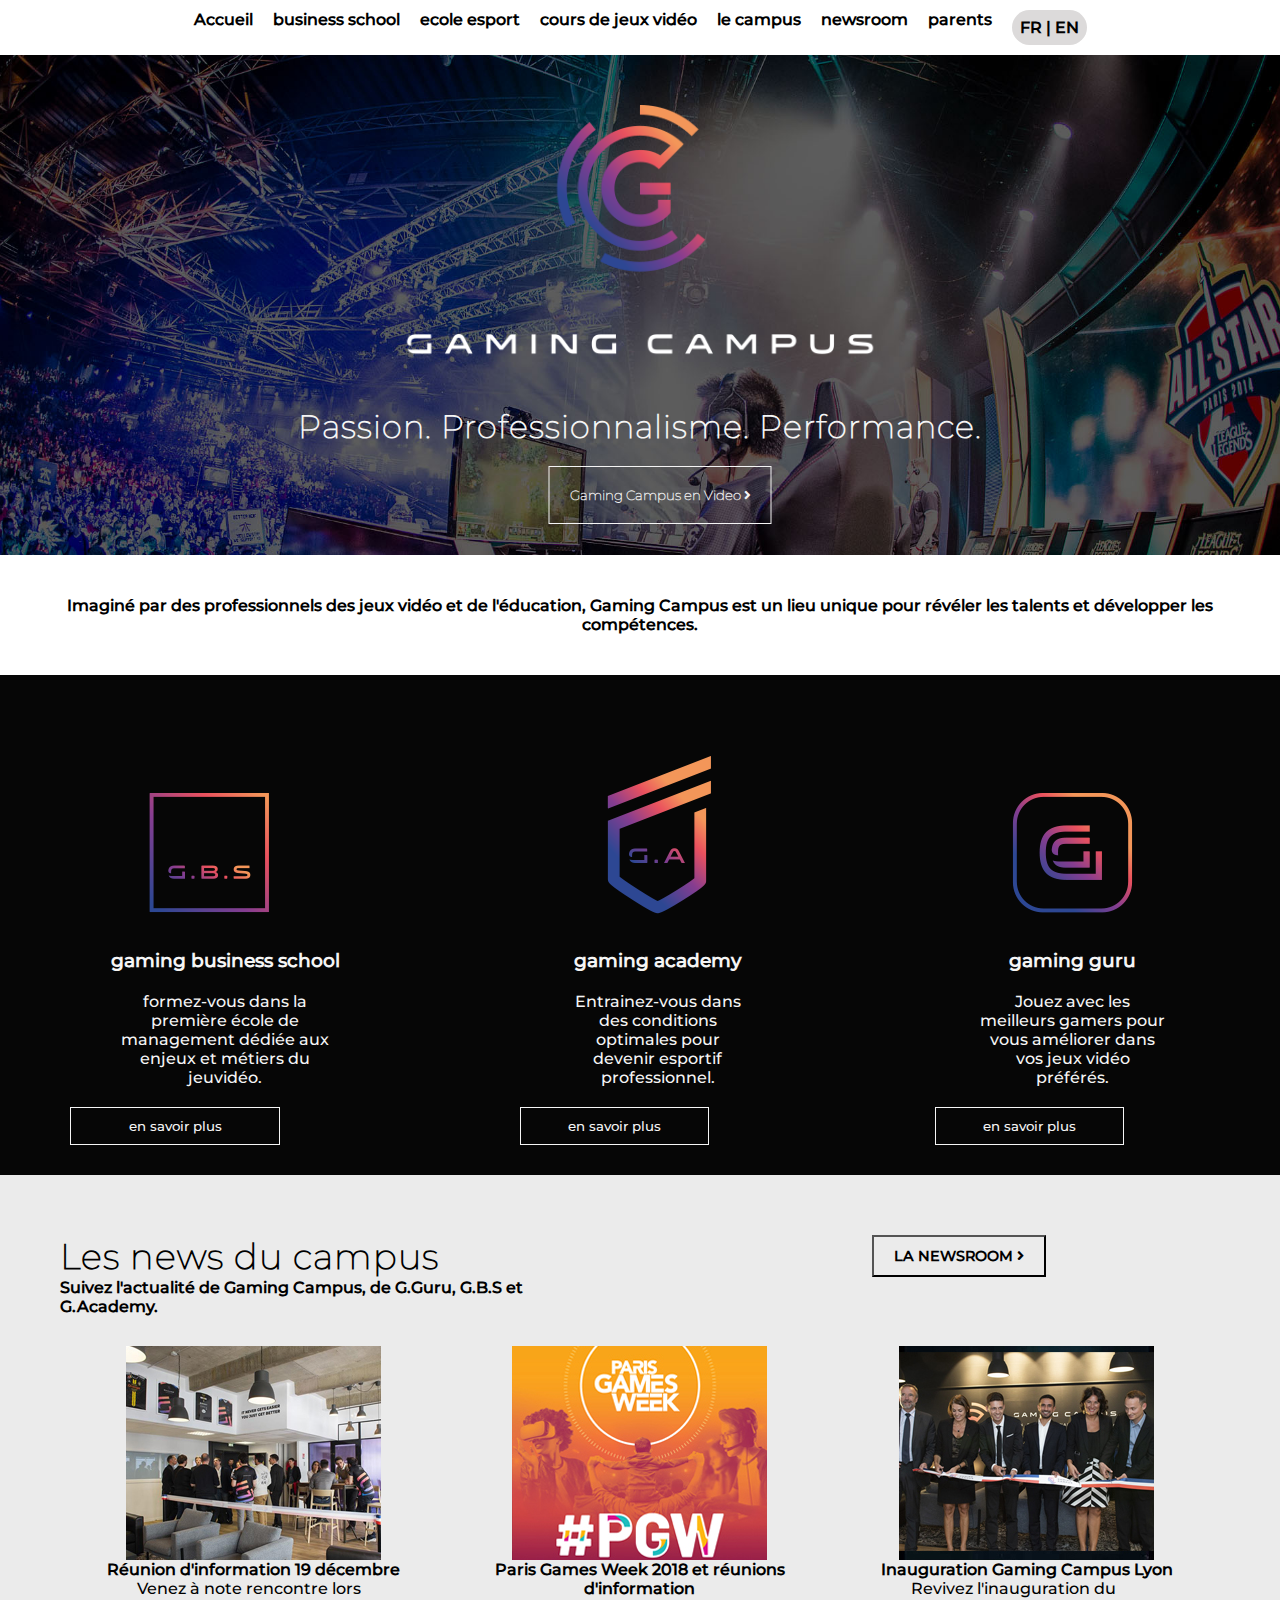
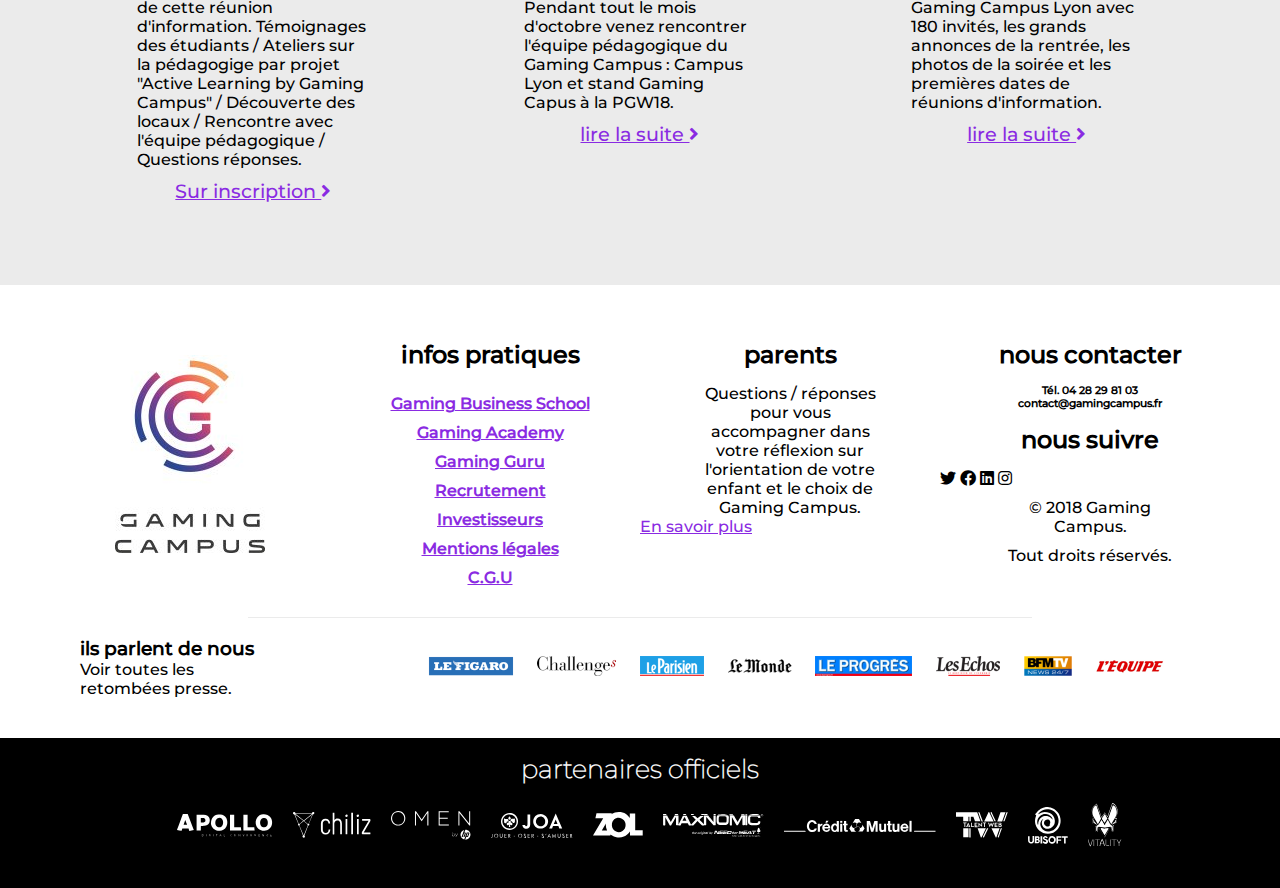
==== TP5/index.html @ 880eb9f3 "fin tp5 sans la correction" ====
<!DOCTYPE html>
<html lang="fr">

<head>
  <meta charset="UTF-8">
  <meta name="viewport" content="width=device-width, initial-scale=1.0">
  <meta http-equiv="X-UA-Compatible" content="ie=edge">

  <title>TP5 - Gaming Campus</title>

  <link rel="stylesheet" href="https://use.fontawesome.com/releases/v5.8.2/css/all.css">
  <link href="./style.css" rel="stylesheet">
</head>

<body>
  <nav>
    <ul>
      <li>Accueil</li>
      <li>business school</li>
      <li>ecole esport</li>
      <li>cours de jeux vidéo</li>
      <li>le campus</li>
      <li>newsroom</li>
      <li>parents</li>
      <li id="language">FR | EN</li>
    </ul>
  </nav>
  <header>
    <div class="main-header">
      <div id="logo">
        <img src="./assets/img/logo-gc-hero.png" alt="logo">
      </div>
      <h1>Passion. Professionnalisme. Performance.</h1>
      <button>Gaming Campus en Video <i class="fas fa-angle-right"></i></button>
    </div>
  </header>

  <div class="header-text">
    <p>Imaginé par des professionnels des jeux vidéo et de l'éducation, Gaming Campus est un lieu unique pour révéler
      les talents et développer les compétences.</p>
  </div>

  <section class="icon-part">
    <div class="icon-part-container">
      <div class="list-icon-part">
        <div class="lip-logo">
          <img src="./assets/img/logo-gbs-home.png" alt="logo GBS">
        </div>
        <h3>gaming business school</h3>
        <p>formez-vous dans la première école de management dédiée aux enjeux et métiers du jeuvidéo.</p>
        <button>en savoir plus</button>
      </div>
      <div class="list-icon-part">
        <div class="lip-logo">
          <img src="./assets/img/logo-ga-home.png" alt="logo gaming academy">
        </div>
        <h3>gaming academy</h3>
        <p>Entrainez-vous dans des conditions optimales pour devenir esportif professionnel.</p>
        <button>en savoir plus</button>
      </div>
      <div class="list-icon-part">
        <div class="lip-logo">
          <img src="./assets/img/logo-gg-home.png" alt="logo gaming guru">
        </div>
        <h3>gaming guru</h3>
        <p>Jouez avec les meilleurs gamers pour vous améliorer dans vos jeux vidéo préférés.</p>
        <button>en savoir plus</button>
      </div>
    </div>
  </section>

  <section class="news-part">
    <div class="header-news">
      <div class="left-part">
        <h2>Les news du campus</h2>
        <p>Suivez l'actualité de Gaming Campus, de G.Guru, G.B.S et G.Academy.</p>
      </div>
      <div class="right-part">
        <button>LA NEWSROOM <i class="fas fa-angle-right"></i></button>
      </div>
    </div>
    <div class="main-news">
      <div class="main-news-container">
        <div>
          <div class="mn-pic">
            <img src="./assets/img/ri8decembre.jpg" alt="réunion d'information">
          </div>
          <h4>Réunion d'information 19 décembre</h4>
          <p>Venez à note rencontre lors de cette réunion d'information. Témoignages des étudiants / Ateliers sur la
            pédagogige par projet "Active Learning by Gaming Campus" / Découverte des locaux / Rencontre avec l'équipe
            pédagogique / Questions réponses.</p>
          <div class="link">
            <a href="#">Sur inscription <i class="fas fa-angle-right"></i></a>
          </div>
        </div>
        <div>
          <div class="mn-pic">
            <img src="./assets/img/pgw18home.jpg" alt="pgw 2018">
          </div>
          <h4>Paris Games Week 2018 et réunions d'information</h4>
          <p>Pendant tout le mois d'octobre venez rencontrer l'équipe pédagogique du Gaming Campus : Campus Lyon et
            stand Gaming Capus à la PGW18.</p>
          <div class="link">
            <a href="#">lire la suite <i class="fas fa-angle-right"></i></a>
          </div>
        </div>
        <div>
          <div class="mn-pic">
            <img src="./assets/img/inauguration_gaming_campus_photo.jpg" alt="inauguration GC Lyon">
          </div>
          <h4>Inauguration Gaming Campus Lyon</h4>
          <p>Revivez l'inauguration du Gaming Campus Lyon avec 180 invités, les grands annonces de la rentrée, les
            photos de la soirée et les premières dates de réunions d'information.</p>
          <div class="link">
            <a href="#">lire la suite <i class="fas fa-angle-right"></i></a>
          </div>
        </div>
      </div>
    </div>
  </section>

  <section class="contact">
    <div class="contact-container">
      <div class="contact-list">
        <div class="list">
          <div id="contact-img">
            <img src="./assets/img/logo-gc-footer.jpg" alt="logo-end">
          </div>
        </div>
        <div class="list">
          <h5>infos pratiques</h5>
          <ul class="infos-p">
            <li><a href="#">Gaming Business School</a></li>
            <li><a href="#">Gaming Academy</a></li>
            <li><a href="#">Gaming Guru</a></li>
            <li><a href="#">Recrutement</a></li>
            <li><a href="#">Investisseurs</a></li>
            <li><a href="#">Mentions légales</a></li>
            <li><a href="#">C.G.U</a></li>
          </ul>
        </div>
        <div class="list">
          <h5>parents</h5>
          <p>Questions / réponses pour vous accompagner dans votre réflexion sur l'orientation de votre enfant et le
            choix de Gaming Campus.</p>
          <a href="#">En savoir plus</a>
        </div>
        <div class="list">
          <h5>nous contacter</h5>
          <h6>Tél. 04 28 29 81 03</h6>
          <h6>contact@gamingcampus.fr</h6>
          <h5 class="network">nous suivre</h5>
          <div class="footer-logos">
            <i class="fab fa-twitter"></i>
            <i class="fab fa-facebook"></i>
            <i class="fab fa-linkedin"></i>
            <i class="fab fa-instagram"></i>
          </div>
          <p class="copyright">© 2018 Gaming Campus.</p>
          <p>Tout droits réservés.</p>
        </div>
      </div>
      <div class="contact-medias">
        <div class="medias-text">
          <h3>ils parlent de nous</h3>
          <p>Voir toutes les retombées presse.</p>
        </div>
        <div class="medias-logos">
          <span class="img">
            <img src="./assets/img/figaro.png" alt="le figaro">
          </span>
          <span class="img">
            <img src="./assets/img/challenges.png" alt="challenges">
          </span>
          <span class="img">
            <img src="./assets/img/leparisien.png" alt="le parisien">
          </span>
          <span class="img">
            <img src="./assets/img/lemonde.png" alt="le monde">
          </span>
          <span class="img">
            <img src="./assets/img/progres.png" alt="le progrès">
          </span>
          <span class="img">
            <img src="./assets/img/echos.png" alt="les echos">
          </span>
          <span class="img">
            <img src="./assets/img/bfm.png" alt="BFM tv">
          </span>
          <span class="img">
            <img src="./assets/img/lepoint.png" alt="l'équipe">
          </span>
          <div class="img">
          </div>
        </div>
  </section>

  <footer>
    <h3>partenaires officiels</h3>
    <ul>
      <li><img src="./assets/img/apollo.png" alt="apollo"></li>
      <li><img src="./assets/img/chiliz.png" alt="chiliz"></li>
      <li><img src="./assets/img/omen.png" alt="omen"></li>
      <li><img src="./assets/img/joa.png" alt="joa"></li>
      <li><img src="./assets/img/zol.png" alt="zol"></li>
      <li><img src="./assets/img/maxonomic.png" alt="maxndmic"></li>
      <li><img src="./assets/img/credit-mutuel.png" alt="credit mutuel"></li>
      <li><img src="./assets/img/talent-web.png" alt="TW"></li>
      <li><img src="./assets/img/ubisoft.png" alt="ubisoft"></li>
      <li><img src="./assets/img/vitality.png" alt="vitality"></li>
    </ul>
  </footer>


</body>



</html>
---- TP5/style.css ----
@font-face {
  font-family: "font-1";
  src: url(./Montserrat-Medium.ttf);
}
@font-face {
  font-family: "font-2";
  src: url(./Montserrat-Thin.ttf);
}
* {
  font-family: "font-1", cursive;
  margin: 0;
  padding: 0;
}
a {
  color: blueviolet;
}
body {
  min-height: 100px;
}

ul {
  display: flex;
  justify-content: center;
  width: 100%;
}
li {
  margin: 10px;
  list-style: none;
  font-weight: bold;
  cursor: pointer;
}

#language {
  background: rgb(220, 218, 218);
  border-radius: 150px;
  padding: 8px;
}
h1 {
  color: whitesmoke;
}
.main-header {
  display: block;
  width: 100%;

  background: url(./assets/img/bg.jpg) center/cover fixed;
  height: 500px;
}
#logo {
  display: flex;
  justify-content: center;
}
#logo img {
  margin: 50px;
  width: 45%;
}

h1 {
  text-align: center;
  font-family: "font-2", cursive;
  letter-spacing: 1px;
  font-size: 2rem;
}
.main-header button {
  position: absolute;
  left: 50%;
  transform: translateX(-50%);
  padding: 20px;
  margin: 20px;
  font-family: "font-2", cursive;
  background: transparent;
  border: 1px solid whitesmoke;
  color: whitesmoke;
  font-weight: bold;
}
.header-text {
  height: 120px;
  display: flex;
  justify-content: center;
  align-items: center;
}
.header-text p {
  text-align: center;
  width: 100%;
  margin: 65px;

  font-family: "font-1";
  font-weight: bold;
}
.icon-part {
  background: rgb(6, 6, 6);
  color: whitesmoke;
  height: 500px;
}
.icon-part-container {
  display: flex;
  justify-content: center;
  align-items: center;
  width: 100%;
  position: relative;
}
.list-icon-part {
  display: block;
  margin: 50px;
}
.lip-logo {
  margin: 30px;
}
.news-part {
  background: rgb(235, 235, 235);
  padding: 30px;
  height: 650px;
}

.icon-part-container h3 {
  margin: 20px;
  text-align: center;
}
.icon-part-container p {
  text-align: center;
}

.list-icon-part button {
  padding: 10px;
  background: transparent;
  color: whitesmoke;
  border: 1px solid whitesmoke;
  display: block;
  margin: 0 auto;
  margin: 20px;
  text-align: center;
  width: 60%;
}

.header-news {
  display: grid;
  grid-template-columns: 70% 30%;
  margin: 30px;
}
.left-part h2 {
  letter-spacing: 1px;
  font-family: "font-2", cursive;
  font-weight: bold;
  font-size: 2.2rem;
}
.left-part p {
  font-weight: bold;
  margin: 0;
}
.right-part button {
  background: transparent;
  color: whitesmoke;
  color: black;
  padding: 10px;
  font-weight: bold;
  font-size: 0.9rem;
  width: 200px;
  cursor: pointer;
  width: 50%;
}
.main-news {
  margin: 30px;
}
.main-news-container {
  display: grid;
  grid-template-columns: 1fr 1fr 1fr;
}
.mn-pic {
  display: flex;
  justify-content: center;
  align-items: center;
}
div {
  display: block;
}
div p {
  width: 60%;
  margin: 0 auto;
}
div h4 {
  text-align: center;
  margin: 0;
  display: block;
}
.link {
  display: flex;
  justify-content: center;
  align-items: center;
}
.link a {
  font-size: 1.2rem;

  padding: 10px;
}

.contact-container {
  margin: 40px;
}
.contact-list {
  display: grid;
  grid-template-columns: 1fr 1fr 1fr 1fr;
}
#contact-img {
  position: relative;
}
#contact-img img {
  display: block;
  left: 50%;
  top: 30px;
  position: absolute;
  transform: translateX(-50%);
}
.list ul {
  display: block;
  text-align: center;
}
.list h5 {
  font-size: 1.5rem;
  padding: 15px;
  text-align: center;
}
.list h6 {
  text-align: center;
}

.list p {
  text-align: center;
}
.contact-container::after {
  content: "";
  position: absolute;
  background: black;
  height: 1px;
  width: 100%;
  bottom: -14px;
  left: 50%;
  transform: translateX(-50%) scaleX(0);
}
.copyright {
  padding: 10px;
}
.contact-medias::before {
  content: "";
  position: absolute;
  height: 1px;
  width: 70%;
  background: rgba(228, 228, 228, 0.74);
  left: 50%;
  transform: translateX(-50%);
  top: -20px;
}
.contact-medias {
  display: grid;
  grid-template-columns: 30% 70%;
  margin: 40px;
  position: relative;
}
.medias-text p {
  float: left;
}
.medias-logos {
  display: flex;
  justify-content: space-around;
  align-items: center;
}
footer h3 {
  padding-top: 15px;
  text-align: center;
  font-family: "font-2";
  font-size: 1.6rem;
  font-weight: bold;
}
footer ul {
  display: flex;
  justify-content: center;
  align-items: center;
  margin: 9px;
}
footer {
  background: black;
  width: 100%;
  color: whitesmoke;
  height: 150px;
}
@media screen and (max-width: 1162px) {
  * {
    font-size: 0.9rem;
  }
  h1 {
    font-size: 1.4rem;
  }
  .main-header button {
    padding: 10px;
  }
}
@media screen and (max-width: 1154px) {
  .icon-part {
    height: 25%;
  }
  .icon-part-container {
    display: block;
    margin: 0 auto;
  }
  .lip-logo {
    display: flex;
    justify-content: center;
    align-items: center;
  }
  .icon-part-container {
    display: block;
  }
  .header-news {
    display: block;
  }
  .header-news h2 {
    font-size: 1.6rem;
  }
  .right-part {
    margin: 20px;
    display: block;
  }
  .right-part button {
    padding: 8px;
    font-size: 0.8rem;
    margin: 0 auto;
    display: block;
  }
  .news-part {
    height: 25%;
  }
  .main-news-container {
    display: block;
  }
  .contact {
    height: 30%;
  }
  .contact-list {
    display: block;
  }
}
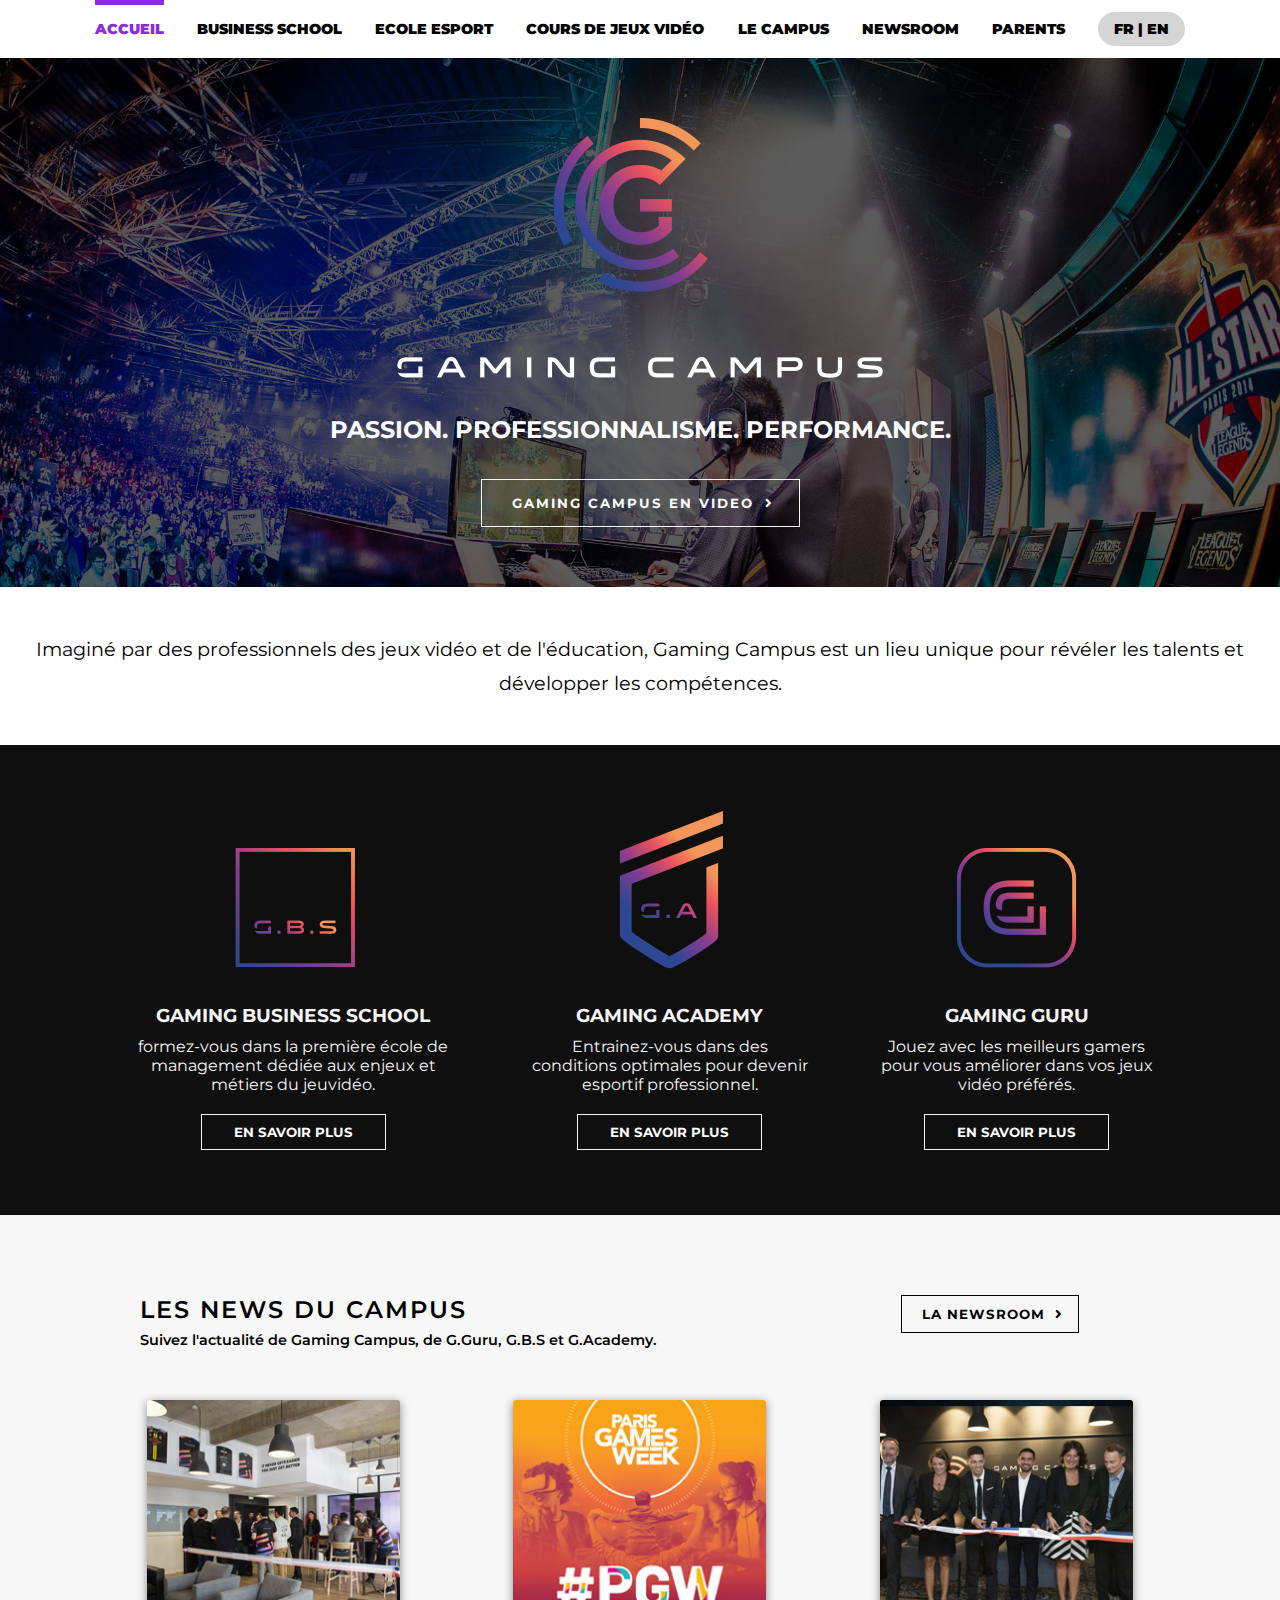
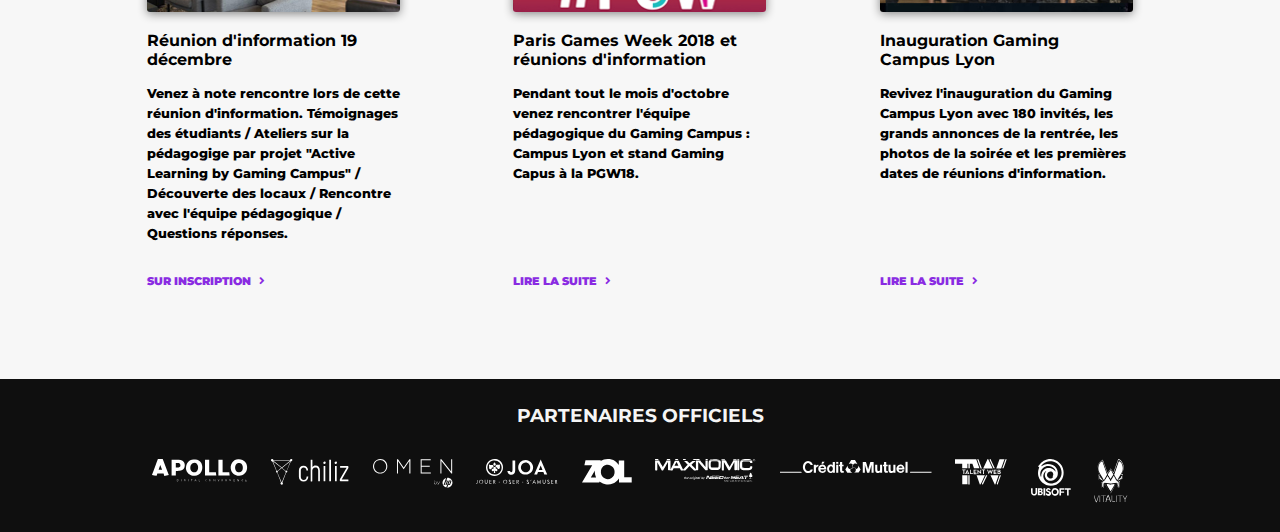
==== commit d2d5a29a: "Correction TP5" ====
--- a/TP5/index.html
+++ b/TP5/index.html
@@ -67,6 +67,7 @@
         <button>en savoir plus</button>
       </div>
     </div>
+
   </section>
 
   <section class="news-part">
@@ -193,6 +194,8 @@
           <div class="img">
           </div>
         </div>
+      </div>
+    </div>
   </section>
 
   <footer>
--- a/TP5/style.css
+++ b/TP5/style.css
@@ -1,339 +1,381 @@
 @font-face {
   font-family: "font-1";
-  src: url(./Montserrat-Medium.ttf);
+  src: url(./assets/fonts/Montserrat-VariableFont_wght.ttf);
 }
 @font-face {
   font-family: "font-2";
-  src: url(./Montserrat-Thin.ttf);
+  src: url(./assets/fonts/Montserrat-Thin.ttf);
 }
 * {
-  font-family: "font-1", cursive;
+  font-family: "font-1", sans-serif;
   margin: 0;
   padding: 0;
+  box-sizing: border-box;
+  list-style: none;
+}
+button {
+  background: none;
+  outline: none;
+  border: 1px solid whitesmoke;
+  color: white;
+  text-transform: uppercase;
+  font-weight: 700;
+  transition: 0.3s ease;
+  cursor: pointer;
+}
+button:hover {
+  background: whitesmoke;
+  color: black;
+  transform: scale(1.1);
 }
 a {
+  text-decoration: none;
   color: blueviolet;
 }
 body {
-  min-height: 100px;
+  margin: 0 auto;
+  text-align: center;
+}
+nav {
+  max-width: 1100px;
+  margin: 0 auto;
+}
+nav ul {
+  display: flex;
+  justify-content: space-between;
+  align-items: center;
+  padding: 0 5px;
+}
+nav li {
+  text-transform: uppercase;
+  font-weight: 900;
+  font-size: 0.9rem;
+  cursor: pointer;
+  position: relative;
+  transition: 0.3s ease;
+  padding: 20px 0;
+}
+nav li:first-child {
+  color: blueviolet;
+}
+nav li:first-child::before {
+  content: "";
+  height: 5px;
+  width: 100%;
+  position: absolute;
+  background: blueviolet;
+  transform: translateY(-20px);
+}
+nav li:hover::before {
+  content: "";
+  height: 5px;
+  width: 100%;
+  position: absolute;
+  background: blueviolet;
+  transform: translateY(-20px);
+}
+nav li:last-child::before {
+  background: none;
+}
+#language {
+  background: rgba(210, 210, 210, 0.938);
+  border-radius: 50px;
+  padding: 8px 16px;
+}
+.main-header {
+  background: url(./assets/img/bg.jpg) fixed center/cover;
+  color: white;
+  padding: 60px;
+}
+h1 {
+  text-transform: uppercase;
+  font-size: 1.5rem;
+  font-weight: 700;
+  margin: 30px 0 35px;
+}
+.main-header button {
+  padding: 15px 30px;
+  letter-spacing: 2px;
+}
+.main-header i {
+  transform: translateX(5px);
 }
 
-ul {
-  display: flex;
-  justify-content: center;
-  width: 100%;
-}
-li {
-  margin: 10px;
-  list-style: none;
-  font-weight: bold;
-  cursor: pointer;
-}
-
-#language {
-  background: rgb(220, 218, 218);
-  border-radius: 150px;
-  padding: 8px;
-}
-h1 {
+.header-text {
+  padding: 45px 0;
+  max-height: 1100px;
+  font-size: 1.2rem;
+  line-height: 34px; /*écart entre les lignes*/
+  margin: 0 auto;
+}
+.icon-part {
+  background: rgb(15, 15, 15);
+  padding: 65px 0;
   color: whitesmoke;
 }
-.main-header {
-  display: block;
-  width: 100%;
-
-  background: url(./assets/img/bg.jpg) center/cover fixed;
-  height: 500px;
-}
-#logo {
-  display: flex;
-  justify-content: center;
-}
-#logo img {
-  margin: 50px;
-  width: 45%;
-}
-
-h1 {
-  text-align: center;
-  font-family: "font-2", cursive;
-  letter-spacing: 1px;
-  font-size: 2rem;
-}
-.main-header button {
-  position: absolute;
-  left: 50%;
-  transform: translateX(-50%);
-  padding: 20px;
-  margin: 20px;
-  font-family: "font-2", cursive;
-  background: transparent;
-  border: 1px solid whitesmoke;
-  color: whitesmoke;
-  font-weight: bold;
-}
-.header-text {
-  height: 120px;
-  display: flex;
-  justify-content: center;
+.icon-part-container {
+  display: flex;
+  justify-content: space-between;
   align-items: center;
-}
-.header-text p {
-  text-align: center;
-  width: 100%;
-  margin: 65px;
-
-  font-family: "font-1";
-  font-weight: bold;
-}
-.icon-part {
-  background: rgb(6, 6, 6);
-  color: whitesmoke;
-  height: 500px;
-}
-.icon-part-container {
-  display: flex;
-  justify-content: center;
-  align-items: center;
-  width: 100%;
-  position: relative;
-}
-.list-icon-part {
-  display: block;
-  margin: 50px;
+  max-width: 1100px;
+  margin: 0 auto;
 }
 .lip-logo {
-  margin: 30px;
+  margin-bottom: 30px;
+}
+.icon-part h3 {
+  text-transform: uppercase;
+  font-weight: 700;
+}
+.icon-part p {
+  width: 80%;
+  margin: 10px auto 20px;
+}
+.icon-part button {
+  padding: 9px 32px;
 }
 .news-part {
-  background: rgb(235, 235, 235);
-  padding: 30px;
-  height: 650px;
-}
-
-.icon-part-container h3 {
-  margin: 20px;
-  text-align: center;
-}
-.icon-part-container p {
-  text-align: center;
-}
-
-.list-icon-part button {
-  padding: 10px;
-  background: transparent;
-  color: whitesmoke;
-  border: 1px solid whitesmoke;
-  display: block;
-  margin: 0 auto;
-  margin: 20px;
-  text-align: center;
-  width: 60%;
-}
-
+  background: rgba(245, 245, 245, 0.8);
+  padding: 80px 0 45px;
+}
 .header-news {
   display: grid;
   grid-template-columns: 70% 30%;
-  margin: 30px;
+  max-width: 1000px;
+  margin: 0 auto;
+}
+.left-part {
+  line-height: 30px;
 }
 .left-part h2 {
+  text-transform: uppercase;
+  letter-spacing: 2px;
+  font-weight: 600;
+  text-align: left;
+}
+.left-part p {
+  font-weight: 600;
+  text-align: left;
+  font-size: 0.9rem;
+}
+.right-part button {
+  color: black;
+  border: 1px solid black;
   letter-spacing: 1px;
-  font-family: "font-2", cursive;
-  font-weight: bold;
-  font-size: 2.2rem;
-}
-.left-part p {
-  font-weight: bold;
-  margin: 0;
-}
-.right-part button {
-  background: transparent;
+  padding: 10px 20px;
+  transition: 0.3s ease;
+}
+.right-part button:hover {
   color: whitesmoke;
-  color: black;
-  padding: 10px;
-  font-weight: bold;
+  background: rgb(0, 0, 0, 0.9);
+  transform: translateX(5px);
+}
+
+.right-part i {
+  transform: translateX(5px);
+}
+.main-news-container {
+  display: flex;
+  justify-content: space-around;
+  max-width: 1100px;
+  margin: 45px auto;
+}
+.main-news-container > div {
+  position: relative;
+  max-width: 23%;
+}
+.mn-pic img {
+  object-fit: cover;
+  width: 100%;
+  border-radius: 3px;
+  box-shadow: 0 2px 10px #888;
+}
+.main-news-container h4 {
+  margin: 15px 0;
+  text-align: left;
+}
+.main-news-container p {
+  text-align: left;
+  font-size: 0.8rem;
+  font-weight: 800;
+  line-height: 20px;
+  margin-bottom: 45px;
+}
+.link {
+  position: absolute;
+  bottom: 0;
+  text-align: left;
+  text-transform: uppercase;
   font-size: 0.9rem;
-  width: 200px;
-  cursor: pointer;
-  width: 50%;
-}
-.main-news {
-  margin: 30px;
-}
-.main-news-container {
-  display: grid;
-  grid-template-columns: 1fr 1fr 1fr;
-}
-.mn-pic {
-  display: flex;
-  justify-content: center;
-  align-items: center;
-}
-div {
-  display: block;
-}
-div p {
-  width: 60%;
-  margin: 0 auto;
-}
-div h4 {
-  text-align: center;
-  margin: 0;
-  display: block;
-}
-.link {
-  display: flex;
-  justify-content: center;
-  align-items: center;
-}
-.link a {
-  font-size: 1.2rem;
+}
+.main-news a {
+  text-transform: uppercase;
+  font-size: 0.7rem;
+  font-weight: 900;
+}
+.main-news a:hover {
+  color: darkgoldenrod;
+}
+.main-news i {
+  transform: translateX(5px);
+}
+.contact {
+  padding: 65px 0 20px;
+  max-width: 1100px;
+  margin: 0 auto;
+}
 
-  padding: 10px;
-}
-
-.contact-container {
-  margin: 40px;
-}
 .contact-list {
-  display: grid;
-  grid-template-columns: 1fr 1fr 1fr 1fr;
-}
-#contact-img {
+  display: flex;
+  justify-content: space-around;
+  font-weight: 300;
   position: relative;
 }
-#contact-img img {
-  display: block;
-  left: 50%;
-  top: 30px;
-  position: absolute;
-  transform: translateX(-50%);
-}
-.list ul {
-  display: block;
-  text-align: center;
-}
-.list h5 {
-  font-size: 1.5rem;
-  padding: 15px;
-  text-align: center;
-}
-.list h6 {
-  text-align: center;
-}
-
-.list p {
-  text-align: center;
-}
-.contact-container::after {
-  content: "";
-  position: absolute;
-  background: black;
-  height: 1px;
-  width: 100%;
-  bottom: -14px;
-  left: 50%;
-  transform: translateX(-50%) scaleX(0);
-}
-.copyright {
-  padding: 10px;
-}
-.contact-medias::before {
+.contact-list::after {
   content: "";
   position: absolute;
   height: 1px;
+  width: 80%;
+  background: rgb(235, 235, 235);
+  bottom: -28px;
+}
+.contact-list .list {
+  text-align: left;
+  width: 24%;
+}
+#contact-img img {
+  display: block;
+  margin: 0 auto;
+}
+.contact-list h5 {
+  text-transform: uppercase;
+  font-size: 1rem;
+  margin-bottom: 15px;
+}
+.infos-p li {
+  margin: 15px 0;
+}
+.list p {
+  line-height: 22px;
+  margin-bottom: 15px;
+}
+.list h6 {
+  font-size: 0.8rem;
+  margin-bottom: 8px;
+}
+.list .network {
+  margin: 20px 0 8px;
+}
+.footer-logos {
+  font-size: 0.8rem;
+  margin: 0 12px 38px 0;
+}
+.copyright {
+  margin: 0;
+}
+.contact-medias {
+  padding: 60px 0 15px;
+  display: flex;
+  align-items: center;
+  width: 95%;
+  margin: 0 auto;
+}
+.medias-text {
+  text-align: left;
+  width: 30%;
+}
+.medias-text h3 {
+  text-transform: uppercase;
+  font-size: 0.9rem;
+  margin-bottom: 12px;
+}
+.medias-text p {
+  font-size: 0.8rem;
+}
+.medias-logos {
+  display: flex;
+  justify-content: space-around;
   width: 70%;
-  background: rgba(228, 228, 228, 0.74);
-  left: 50%;
-  transform: translateX(-50%);
-  top: -20px;
-}
-.contact-medias {
-  display: grid;
-  grid-template-columns: 30% 70%;
-  margin: 40px;
-  position: relative;
-}
-.medias-text p {
-  float: left;
-}
-.medias-logos {
+}
+.medias-logos img {
+  width: 60px;
+}
+footer {
+  background: rgb(15, 15, 15);
+  color: whitesmoke;
+  padding: 25px;
+}
+footer h3 {
+  text-transform: uppercase;
+  font-weight: 700;
+  margin-bottom: 32px;
+}
+footer ul {
   display: flex;
   justify-content: space-around;
-  align-items: center;
-}
-footer h3 {
-  padding-top: 15px;
-  text-align: center;
-  font-family: "font-2";
-  font-size: 1.6rem;
-  font-weight: bold;
-}
-footer ul {
-  display: flex;
-  justify-content: center;
-  align-items: center;
-  margin: 9px;
-}
-footer {
-  background: black;
-  width: 100%;
-  color: whitesmoke;
-  height: 150px;
-}
-@media screen and (max-width: 1162px) {
-  * {
-    font-size: 0.9rem;
-  }
-  h1 {
-    font-size: 1.4rem;
-  }
-  .main-header button {
-    padding: 10px;
-  }
-}
-@media screen and (max-width: 1154px) {
-  .icon-part {
-    height: 25%;
+  max-width: 1000px;
+  margin: 0 auto;
+}
+/* ********************MEDIA QUERIES************** */
+@media screen and (max-width: 895px) {
+  nav li {
+    font-size: 0.7rem;
   }
   .icon-part-container {
     display: block;
-    margin: 0 auto;
-  }
-  .lip-logo {
-    display: flex;
-    justify-content: center;
-    align-items: center;
-  }
-  .icon-part-container {
-    display: block;
+  }
+  .icon-part {
+    padding: 10px 30px;
+  }
+  .list-icon-part {
+    margin-top: 40px;
+  }
+  .main-header img {
+    width: 60%;
+  }
+  .contact-list .list {
+    padding-left: 15px;
+  }
+  .medias-logo img {
+    width: 40px;
+  }
+  footer ul {
+    flex-wrap: wrap;
+  }
+  footer li {
+    margin: 5px;
+  }
+}
+@media screen and (max-width: 704px) {
+  nav li {
+    display: none;
   }
   .header-news {
     display: block;
   }
-  .header-news h2 {
-    font-size: 1.6rem;
-  }
-  .right-part {
-    margin: 20px;
-    display: block;
-  }
-  .right-part button {
-    padding: 8px;
-    font-size: 0.8rem;
-    margin: 0 auto;
-    display: block;
-  }
-  .news-part {
-    height: 25%;
+  .left-part {
+    width: 100%;
+  }
+  .left-part h2 {
+    text-align: center;
+  }
+  .left-part p {
+    text-align: center;
+    margin-bottom: 10px;
   }
   .main-news-container {
     display: block;
   }
-  .contact {
-    height: 30%;
-  }
-  .contact-list {
-    display: block;
-  }
-}
+  .main-news-container div {
+    max-width: 90%;
+    margin: 0 auto;
+    padding-bottom: 15px;
+    margin-top: 58px;
+  }
+  .main-news-container img {
+    width: 50%;
+  }
+}
+.contact {
+  display: none;
+}
